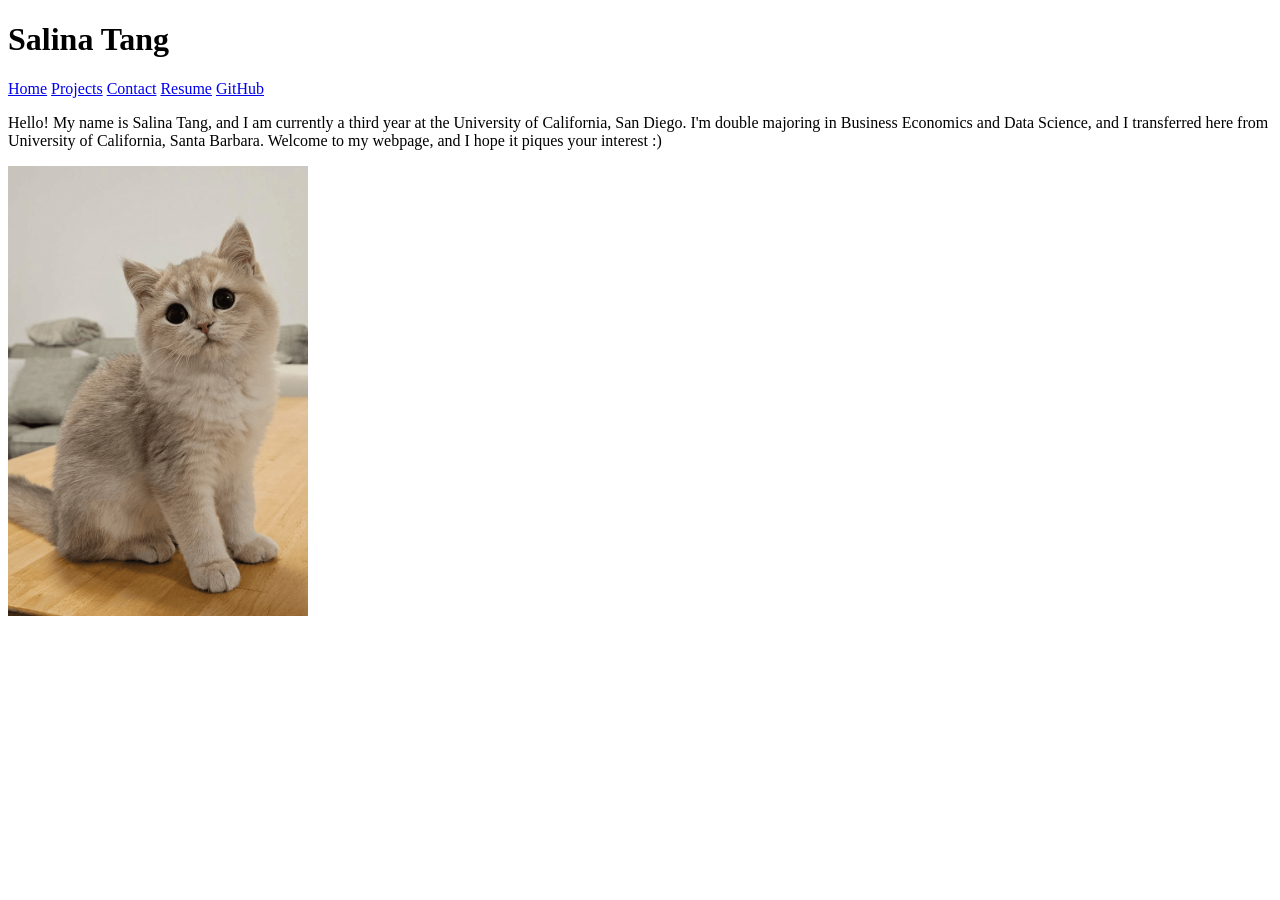
==== index.html @ 993fd03d "updated description" ====
<!DOCTYPE html>
<html lang="en">
<head>
    <meta charset="UTF-8">
    <meta name="viewport" content="width=device-width, initial-scale=1.0">
    <title>Salina Tang: Personal Site and Portfolio</title>
    <link rel="stylesheet" href="styles.css">
</head>
<body>
    <h1>Salina Tang</h1>

    <nav>
        <a href="index.html"> Home</a>
        <a href="projects/index.html"> Projects</a>
        <a href="contact/index.html"> Contact</a>
        <a href="resume/index.html"> Resume</a>
        <a href="https://github.com/salina-tang" target="_blank">GitHub</a>
    </nav>

    <p>Hello! My name is Salina Tang, and I am currently a third year at the University of California, San Diego.
        I'm double majoring in Business Economics and Data Science, and I transferred here from University of California,
        Santa Barbara. Welcome to my webpage, and I hope it piques your interest :)
    </p>

    <img src="images/british_shorthair.png" alt="This is a picture of a British Shorthair, my favorite cat breed!" width="300">
</body>
</html>
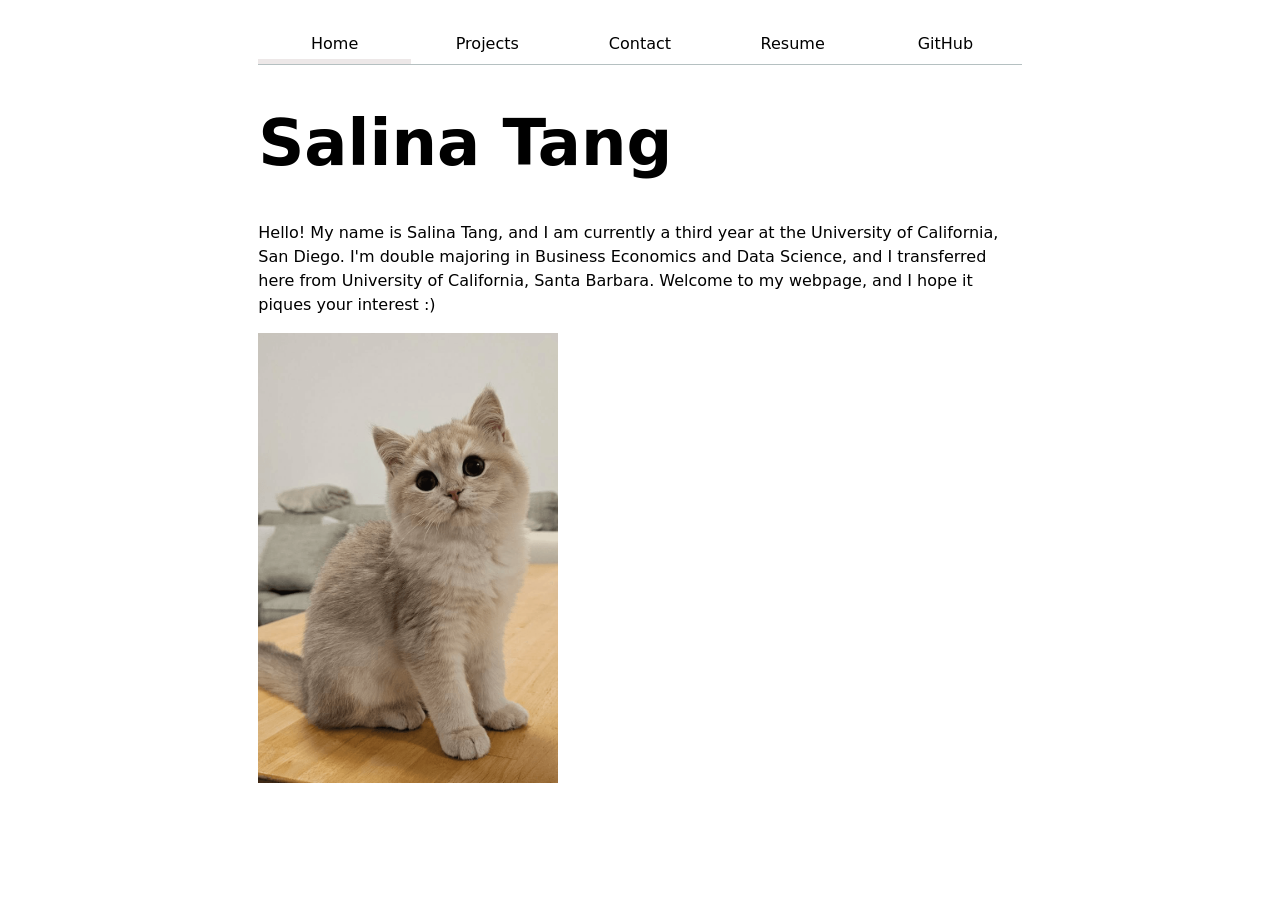
==== commit 1e80f696: "lab 2" ====
--- a/index.html
+++ b/index.html
@@ -4,18 +4,18 @@
     <meta charset="UTF-8">
     <meta name="viewport" content="width=device-width, initial-scale=1.0">
     <title>Salina Tang: Personal Site and Portfolio</title>
-    <link rel="stylesheet" href="styles.css">
+    <link rel="stylesheet" href="style.css">
 </head>
 <body>
-    <h1>Salina Tang</h1>
-
     <nav>
-        <a href="index.html"> Home</a>
+        <a class="current" href="index.html"> Home</a>
         <a href="projects/index.html"> Projects</a>
         <a href="contact/index.html"> Contact</a>
         <a href="resume/index.html"> Resume</a>
         <a href="https://github.com/salina-tang" target="_blank">GitHub</a>
     </nav>
+
+    <h1>Salina Tang</h1>
 
     <p>Hello! My name is Salina Tang, and I am currently a third year at the University of California, San Diego.
         I'm double majoring in Business Economics and Data Science, and I transferred here from University of California,
--- a/style.css
+++ b/style.css
@@ -0,0 +1,147 @@
+:root {
+  --color-accent: oklch(90.786% 0.05235 48.049);
+}
+
+body {
+  /* Set line height to 1.5 times the font size
+	   and use the OS’s UI font as the website font
+	 */
+  max-width: 75ch;
+  font: 100%/1.5 system-ui;
+  margin-inline: auto;
+  padding: 1rem;
+  accent-color: var(--color-accent);
+}
+
+nav {
+  display: flex;
+  margin-bottom: 0.5em;
+  border-bottom-width: 1px;
+  border-bottom-style: solid;
+  border-bottom-color: oklch(80% 3% 200);
+}
+
+nav a {
+  flex: 1;
+  text-decoration: none;
+  color: inherit;
+  text-align: center;
+  padding: 0.5em;
+}
+
+nav a.current {
+  border-bottom: 0.35em solid #ede8e8;
+  padding-bottom: 0.1em;
+}
+
+nav a:hover {
+  border-bottom: 0.4em solid var(--color-accent);
+  padding-bottom: 0.1em;
+  background-color: oklch(from var(--color-accent) 95% 5% h);
+}
+
+input,
+textarea,
+button {
+  font: inherit;
+}
+
+form {
+  display: grid;
+  grid-template-columns: auto 1fr;
+  gap: 1em;
+}
+
+label {
+  display: grid;
+  grid-template-columns: subgrid;
+  grid-column: 1 / -1;
+}
+
+button {
+  grid-column: 1 / -1;
+}
+
+.projects {
+  display: grid;
+  grid-template-columns: repeat(auto-fill, minmax(15em, 1fr));
+  gap: 1em;
+}
+
+article {
+  display: grid;
+  grid-template-rows: subgrid;
+  grid-row: span 3;
+  gap: 1em;
+}
+
+article h2 {
+  margin: 0;
+}
+
+h1, h2, h3, h4, h5, h6 {
+  line-height: 1.1;
+  text-wrap: balance;
+}
+
+h1 {
+  font-size: 400%;
+}
+
+section {
+  margin-block: 2rem;
+}
+
+section article {
+  margin-block: 1.5rem;
+}
+
+article header {
+  display: grid;
+  gap: 0.2em;
+}
+
+.exp-header {
+  display: grid;
+  grid-template-columns: 1fr auto;
+  column-gap: 1em;
+  row-gap: 0.1em;
+}
+
+.exp-header p.location,
+.exp-header p.time {
+  font-size: 0.85em;
+  color: #666;
+  margin: 0;
+  line-height: 1.2;
+  text-align: right;
+}
+
+ul {
+  padding-left: 1.2rem;
+  margin-top: 0.5rem;
+}
+
+li {
+  margin-bottom: 0.4rem;
+}
+
+section h2,
+section h3,
+section p {
+  margin-block: 0.25em;
+}
+
+.resume > h2 {
+  font-size: 2em;
+  font-weight: 600;
+  margin-bottom: 0.2em;
+}
+
+.resume > header {
+  margin-top: 0;
+}
+
+.resume > header p {
+  margin: 0.2em 0;
+}
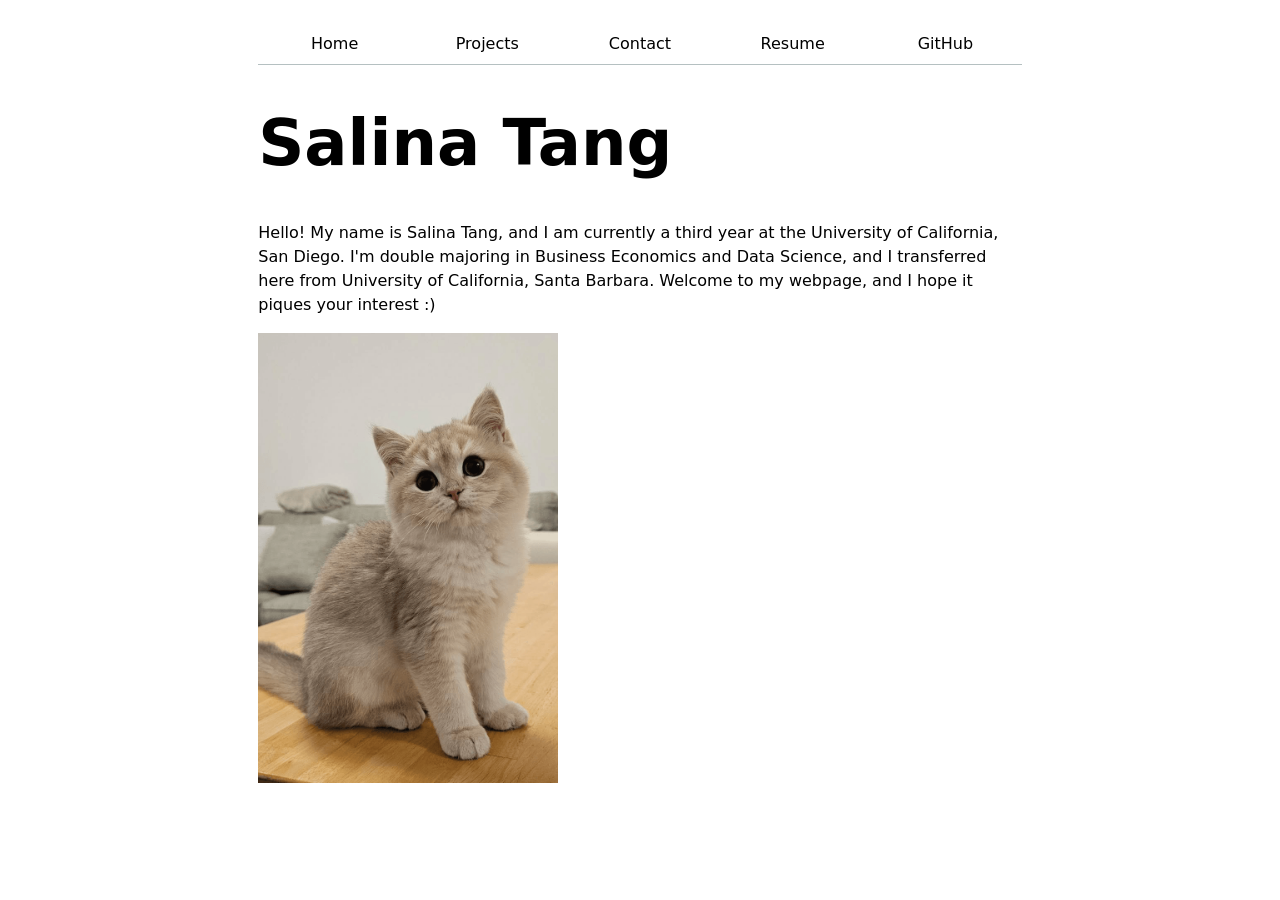
==== commit b0722ec7: "lab3 up to step 3.1" ====
--- a/index.html
+++ b/index.html
@@ -5,16 +5,9 @@
     <meta name="viewport" content="width=device-width, initial-scale=1.0">
     <title>Salina Tang: Personal Site and Portfolio</title>
     <link rel="stylesheet" href="style.css">
+    <script type="module" src="global.js"></script>
 </head>
 <body>
-    <nav>
-        <a class="current" href="index.html"> Home</a>
-        <a href="projects/index.html"> Projects</a>
-        <a href="contact/index.html"> Contact</a>
-        <a href="resume/index.html"> Resume</a>
-        <a href="https://github.com/salina-tang" target="_blank">GitHub</a>
-    </nav>
-
     <h1>Salina Tang</h1>
 
     <p>Hello! My name is Salina Tang, and I am currently a third year at the University of California, San Diego.
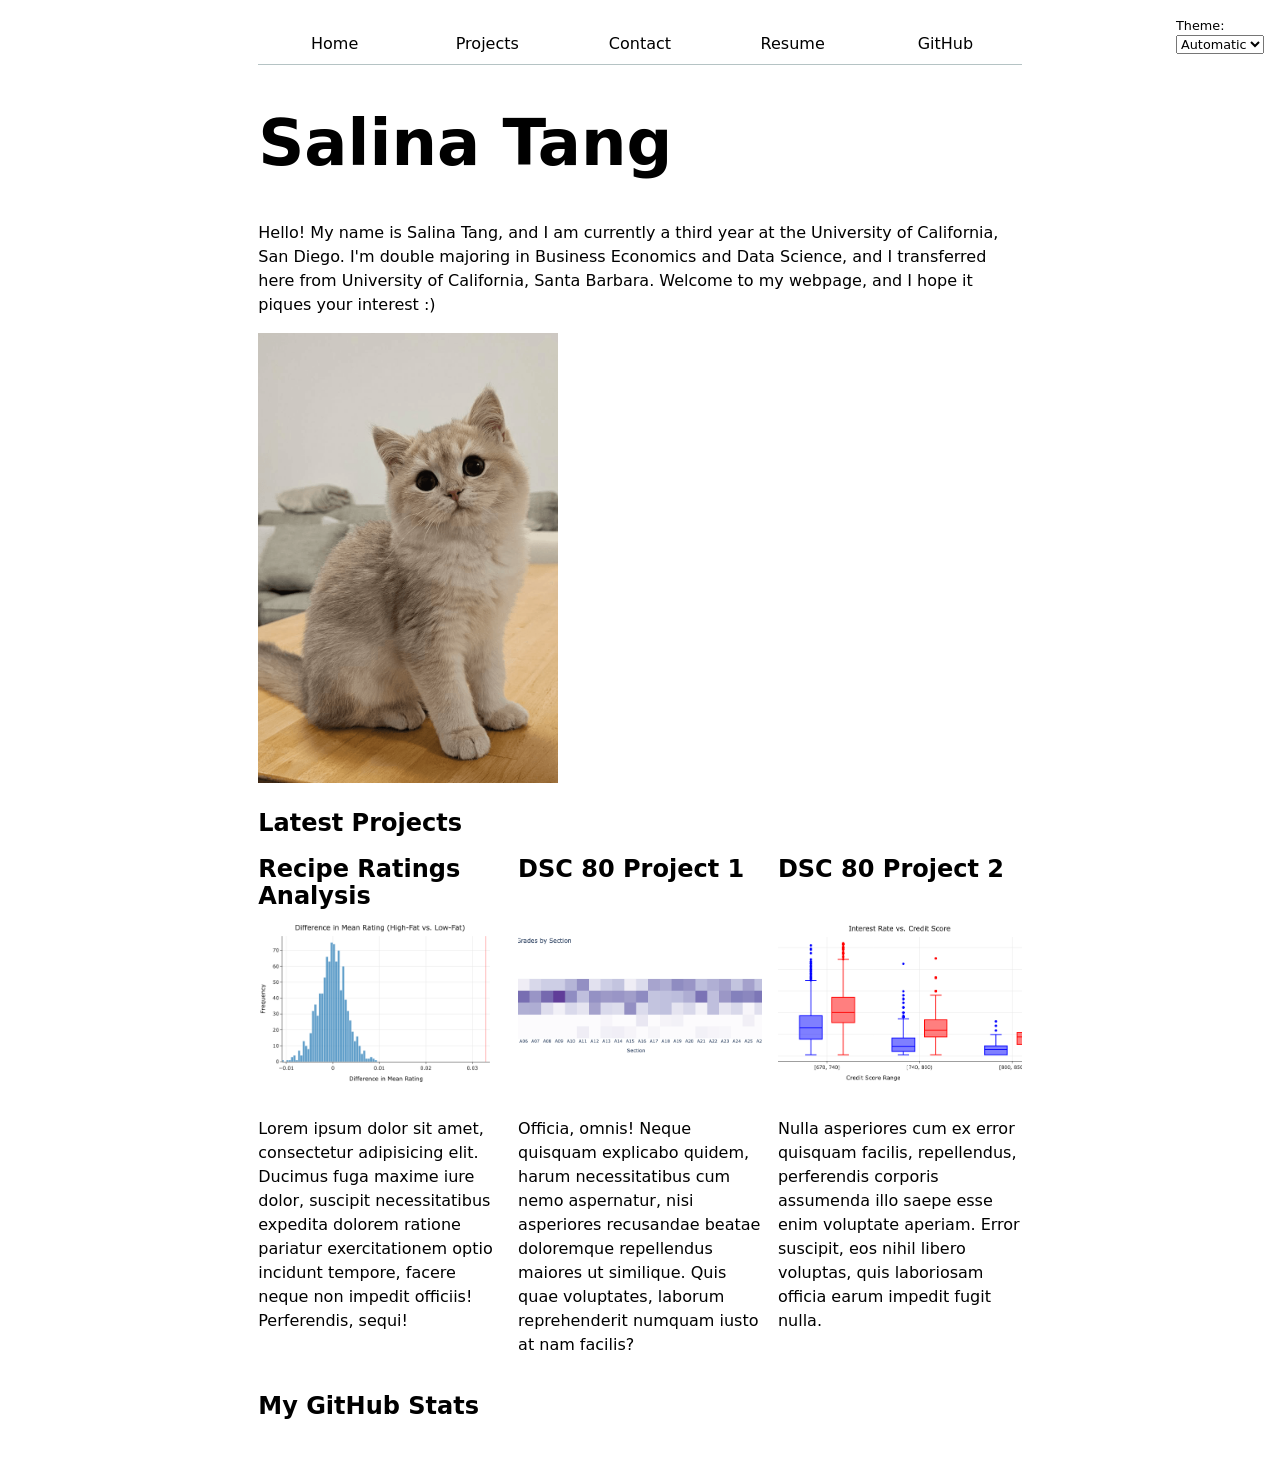
==== commit 9eeb73bc: "lab4" ====
--- a/index.html
+++ b/index.html
@@ -6,6 +6,7 @@
     <title>Salina Tang: Personal Site and Portfolio</title>
     <link rel="stylesheet" href="style.css">
     <script type="module" src="global.js"></script>
+    <script src="index.js" type="module" defer></script>
 </head>
 <body>
     <h1>Salina Tang</h1>
@@ -16,5 +17,15 @@
     </p>
 
     <img src="images/british_shorthair.png" alt="This is a picture of a British Shorthair, my favorite cat breed!" width="300">
+
+    <h2>Latest Projects</h2>
+    <div class="projects">
+        <!-- Dynamically added content will appear here -->
+    </div>
+
+    <h2>My GitHub Stats</h2>
+    <div id="profile-stats">
+
+    </div>
 </body>
 </html>
--- a/style.css
+++ b/style.css
@@ -1,5 +1,6 @@
 :root {
   --color-accent: oklch(90.786% 0.05235 48.049);
+  color-scheme: light dark
 }
 
 body {
@@ -14,11 +15,13 @@
 }
 
 nav {
+  --border-color: oklch(50% 10% 200 / 40%);
+
   display: flex;
   margin-bottom: 0.5em;
   border-bottom-width: 1px;
   border-bottom-style: solid;
-  border-bottom-color: oklch(80% 3% 200);
+  border-bottom-color: var(--border-color);
 }
 
 nav a {
@@ -30,19 +33,20 @@
 }
 
 nav a.current {
-  border-bottom: 0.35em solid #ede8e8;
+  border-bottom: 0.35em solid var(--border-color);
   padding-bottom: 0.1em;
 }
 
 nav a:hover {
   border-bottom: 0.4em solid var(--color-accent);
   padding-bottom: 0.1em;
-  background-color: oklch(from var(--color-accent) 95% 5% h);
+  background-color: color-mix(in oklch, var(--color-accent), canvas 85%);
 }
 
 input,
 textarea,
-button {
+button,
+select {
   font: inherit;
 }
 
@@ -58,6 +62,13 @@
   grid-column: 1 / -1;
 }
 
+.color-scheme {
+  position: absolute;
+  top: 1rem;
+  right: 1rem;
+  font-size: 80%;
+}
+
 button {
   grid-column: 1 / -1;
 }
@@ -66,6 +77,13 @@
   display: grid;
   grid-template-columns: repeat(auto-fill, minmax(15em, 1fr));
   gap: 1em;
+}
+
+.projects img {
+  width: 100%;
+  height: 160px;
+  object-fit: cover;
+  border-radius: 8px;
 }
 
 article {
@@ -144,4 +162,31 @@
 
 .resume > header p {
   margin: 0.2em 0;
+}
+
+#profile-stats {
+  font-family: -apple-system, BlinkMacSystemFont, "Segoe UI", Roboto, Helvetica, Arial, sans-serif;
+}
+
+#profile-stats dl {
+  display: grid;
+  grid-template-columns: repeat(4, 1fr);
+  text-align: center;
+  gap: 0.1rem;
+}
+
+#profile-stats dt {
+  grid-row: 1;
+  font-size: 0.75rem;
+  font-weight: 500;
+  letter-spacing: 0.08em;
+  color: #6b7280;
+}
+
+#profile-stats dd {
+  grid-row: 2;
+  margin: 0;
+  font-size: 1.6rem;
+  font-weight: 300;
+  color: #111;
 }
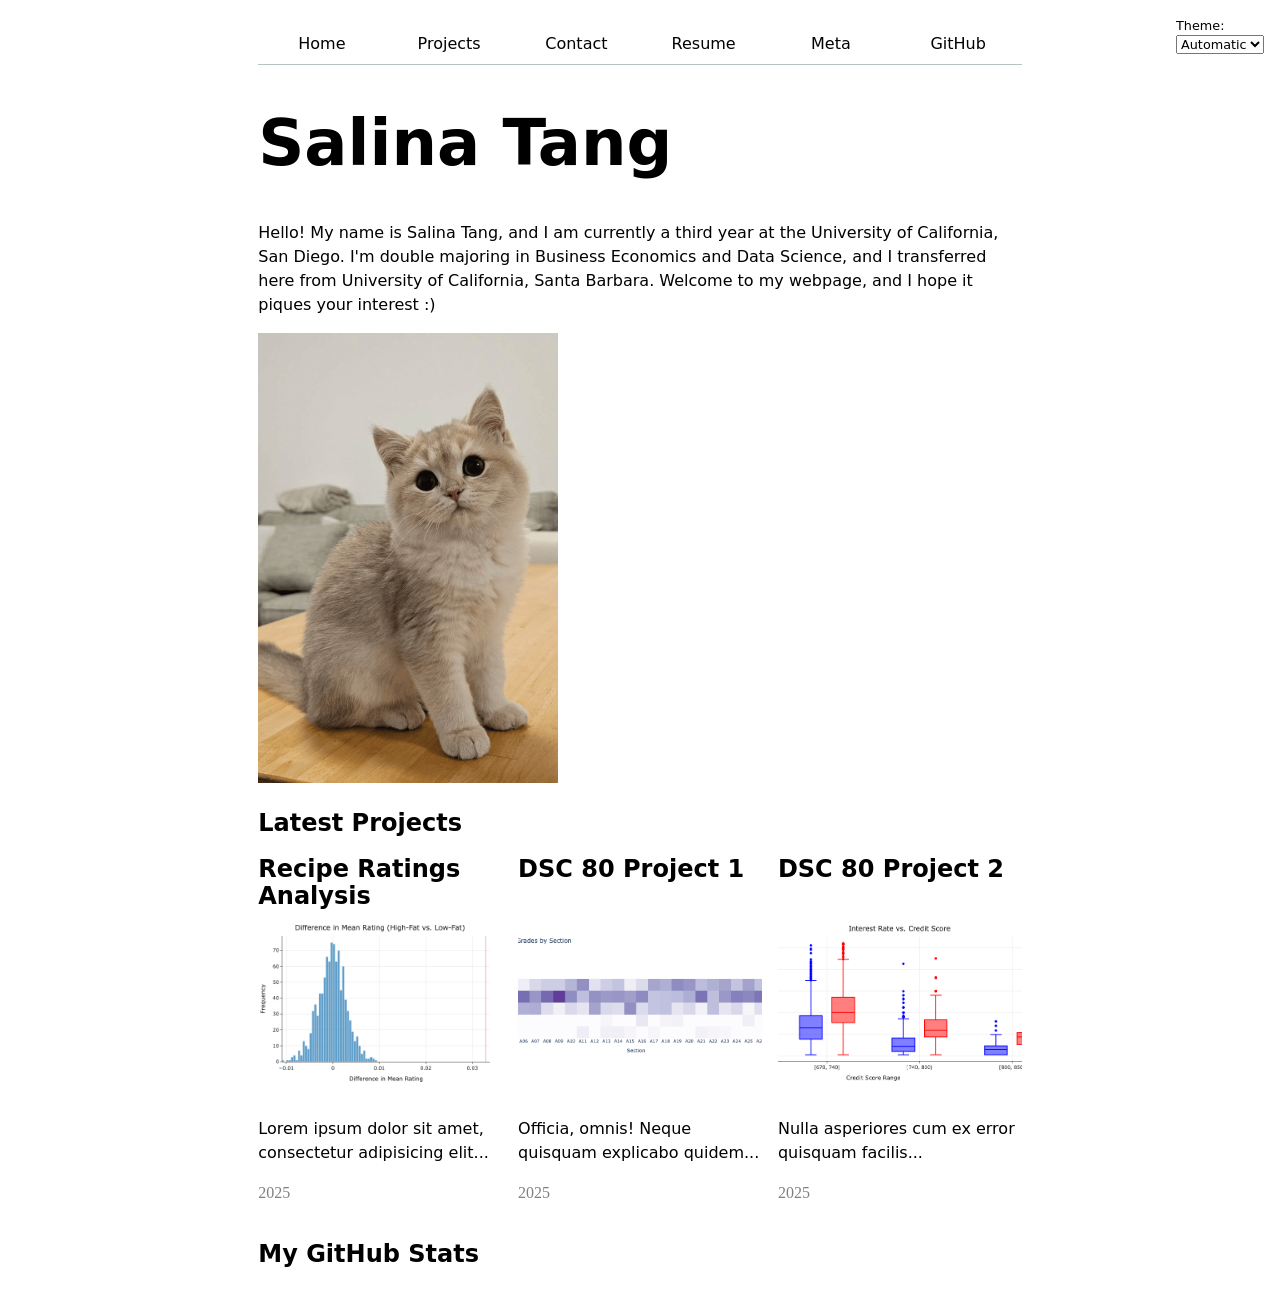
==== commit 73e98b7f: "lab6" ====
--- a/index.html
+++ b/index.html
@@ -24,7 +24,7 @@
     </div>
 
     <h2>My GitHub Stats</h2>
-    <div id="profile-stats">
+    <div id="stats">
 
     </div>
 </body>
--- a/style.css
+++ b/style.css
@@ -86,6 +86,81 @@
   border-radius: 8px;
 }
 
+.project-year {
+  color: gray;
+  font-family: Baskerville, serif;
+  font-variant-numeric: oldstyle-nums;
+  margin-top: 0.25rem;
+}
+
+#projects-pie-plot {
+  max-width: 20em;
+  margin-block: 2em;
+
+  overflow: visible;
+}
+
+path {
+  transition: 300ms;
+  cursor: pointer;
+}
+
+&:has(path:hover) {
+  path:not(:hover) {
+    opacity: 0.5;
+  }
+}
+
+.selected {
+  --color: oklch(59.987% 0.00007 271.152) !important;
+
+  &:is(path) {
+    fill: var(--color);
+  }
+}
+
+.legend {
+  flex: 1;
+  min-width: 200px;
+
+  display: grid;
+  grid-template-columns: repeat(auto-fill, minmax(9em, 1fr));
+  gap: 0.75rem;
+
+  padding: 1rem;
+  margin: 1rem 0;
+
+  border: 1px solid #ddd;
+  border-radius: 6px;
+}
+
+.legend-item {
+  display: flex;
+  align-items: center;
+  gap: 0.5rem;
+}
+
+.swatch {
+  width: 16px;
+  aspect-ratio: 1 / 1;
+  background-color: var(--color);
+  border-radius: 50%;
+}
+
+.container {
+  display: flex;
+  flex-wrap: wrap;
+  align-items: center;
+  gap: 1rem;
+}
+
+.searchBar {
+  width: 100%;
+  display: block;
+  margin-bottom: 1.5rem;
+  font-size: 1.2rem;
+}
+
 article {
   display: grid;
   grid-template-rows: subgrid;
@@ -164,29 +239,142 @@
   margin: 0.2em 0;
 }
 
-#profile-stats {
+#language-breakdown {
+  display: grid;
+  grid-template-columns: repeat(3, 1fr);
+  text-align: center;
+  gap: 0.25rem 1rem;
+
   font-family: -apple-system, BlinkMacSystemFont, "Segoe UI", Roboto, Helvetica, Arial, sans-serif;
 }
 
-#profile-stats dl {
+#language-breakdown dt {
+  grid-row: 1;
+  margin: 0;
+  font-size: 0.75rem;
+  font-weight: 500;
+  color: #6b7280;
+  letter-spacing: 0.08em;
+}
+
+#language-breakdown dd {
+  grid-row: 2;
+  margin: 0;
+  font-size: 1rem;
+  font-weight: 300;
+  color: #111;
+}
+
+#selection-count {
+  font-size: 1rem;
+  font-weight: 300;
+  color: #111;
+  margin: 0;
+  font-family: -apple-system, BlinkMacSystemFont, "Segoe UI", Roboto, Helvetica, Arial, sans-serif;
+}
+
+#stats {
+  font-family: -apple-system, BlinkMacSystemFont, "Segoe UI", Roboto, Helvetica, Arial, sans-serif;
+}
+
+#stats dl {
   display: grid;
   grid-template-columns: repeat(4, 1fr);
   text-align: center;
   gap: 0.1rem;
 }
 
-#profile-stats dt {
+#stats dt {
   grid-row: 1;
-  font-size: 0.75rem;
+  font-size: 0.6rem;
   font-weight: 500;
   letter-spacing: 0.08em;
   color: #6b7280;
-}
-
-#profile-stats dd {
+  text-transform: uppercase;
+}
+
+#stats dd {
   grid-row: 2;
   margin: 0;
-  font-size: 1.6rem;
+  font-size: 1.4rem;
   font-weight: 300;
   color: #111;
+  text-transform: capitalize;
+}
+
+.gridlines line {
+  stroke: #c4c6ca;
+  stroke-opacity: 0.7;
+  shape-rendering: crispEdges;
+}
+
+.gridlines path {
+  stroke: #c4c6ca;
+  stroke-opacity: 0.7;
+}
+
+dl.info {
+  font-family: system-ui, -apple-system, BlinkMacSystemFont, "Segoe UI", Roboto, sans-serif;
+  font-size: 0.85rem;
+  line-height: 1.4;
+  display: grid;
+  grid-template-columns: max-content 1fr;
+  gap: 0.25rem 0.75rem;
+  margin: 0;
+  transition-duration: 500ms;
+  transition-property: opacity, visibility;
+}
+
+dl.info[hidden]:not(:hover, :focus-within) {
+  opacity: 0;
+  visibility: hidden;
+}
+
+dl.info dt {
+  font-family: system-ui, sans-serif;
+  font-weight: 500;
+  color: #6b7280;
+  text-transform: uppercase;
+  letter-spacing: 0.01em;
+}
+
+dl.info dd {
+  font-family: system-ui, sans-serif;
+  margin: 0;
+  font-weight: 600;
+  color: #111;
+}
+
+.tooltip {
+  position: fixed;
+  top: 1em;
+  left: 1em;
+}
+
+circle {
+  transition: 200ms;
+  transform-origin: center;
+  transform-box: fill-box;
+}
+
+circle:hover {
+  transform: scale(1.5);
+}
+
+circle.selected {
+  fill: #ff6b6b;
+}
+
+@keyframes marching-ants {
+  to {
+    stroke-dashoffset: -8; /* 5 + 3 */
+  }
+}
+
+.selection {
+  fill-opacity: 0.1;
+  stroke: black;
+  stroke-opacity: 0.7;
+  stroke-dasharray: 5 3;
+  animation: marching-ants 2s linear infinite;
 }
